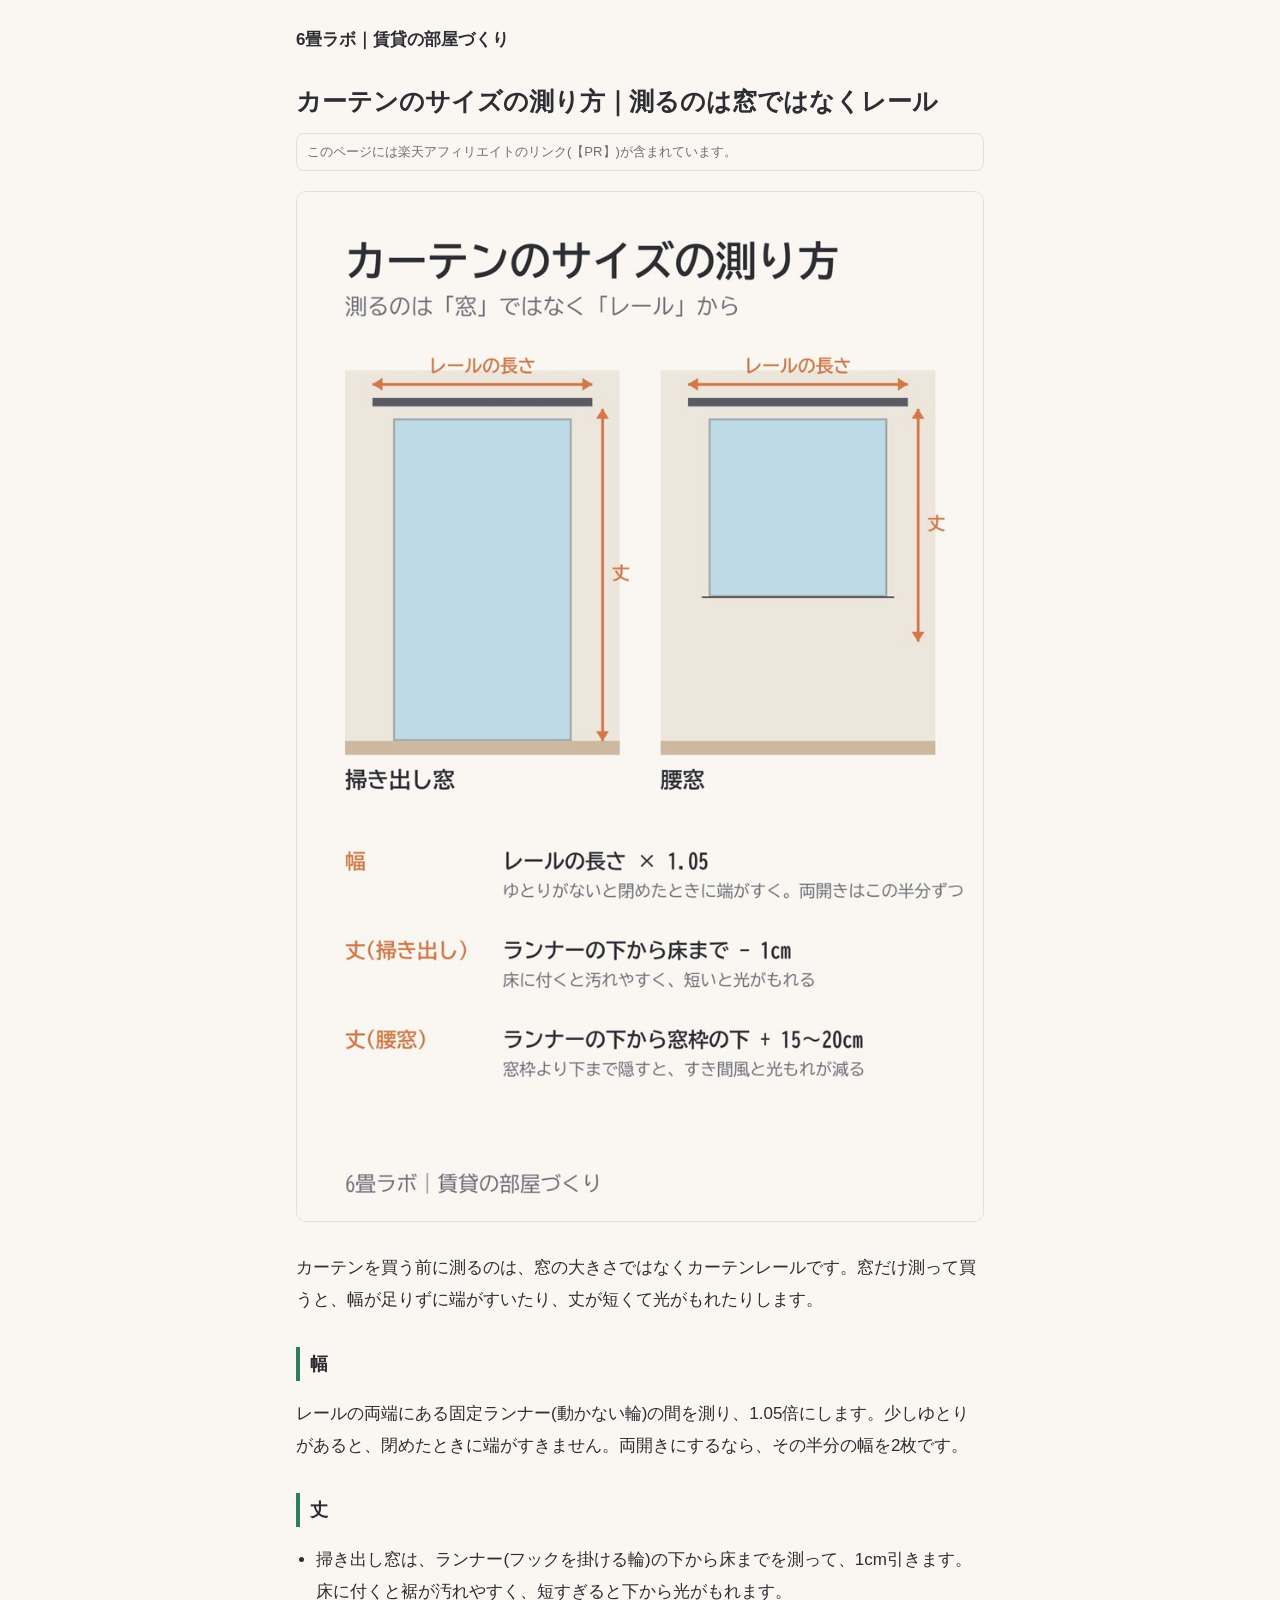
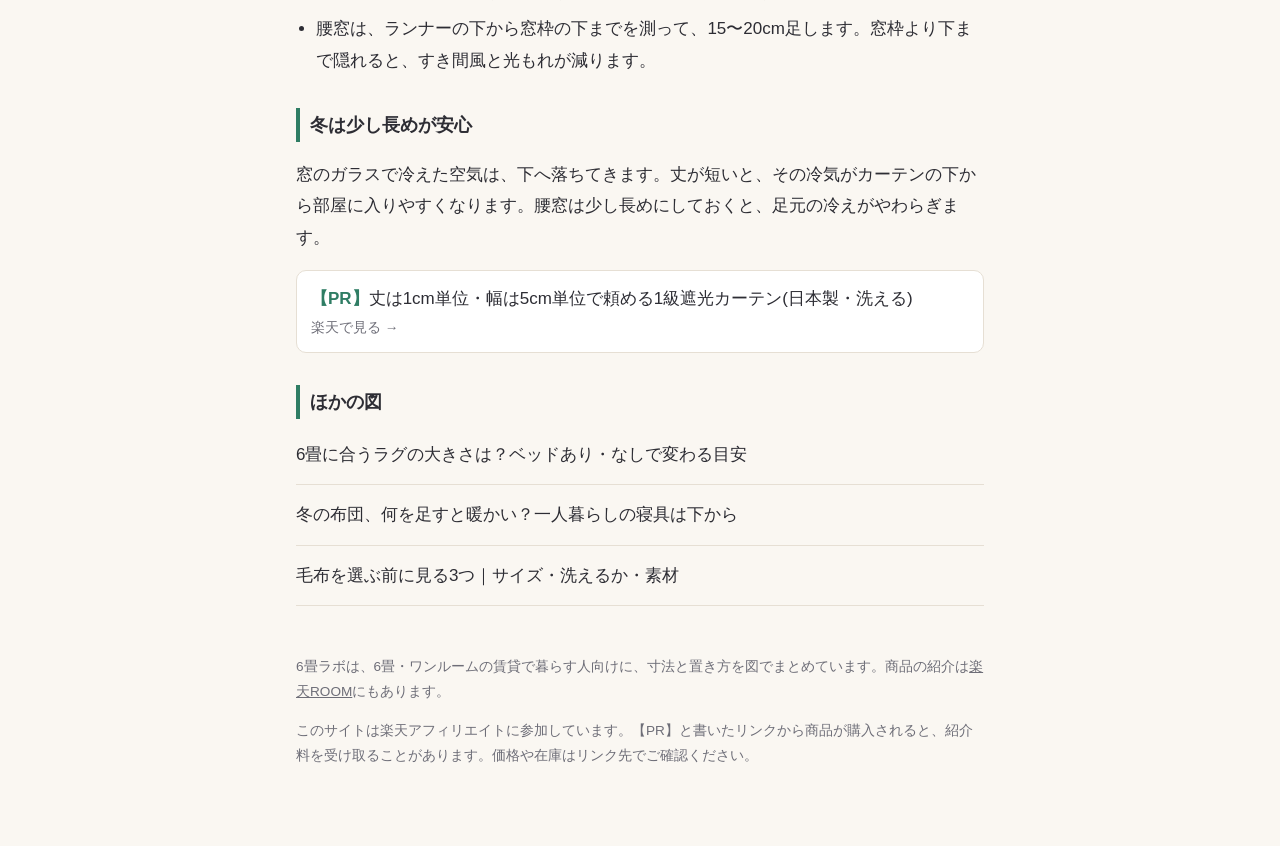
==== docs/curtain-size.html @ 34caf89b "6畳ラボのサイトを公開 (7ページ) Co-Authored-By: Claude Opus 5.5 <noreply@anthropic.com>" ====
<!doctype html><html lang="ja"><head><meta charset="utf-8"><meta name="viewport" content="width=device-width,initial-scale=1">
<title>カーテンのサイズの測り方｜測るのは窓ではなくレール</title><meta name="description" content="カーテンの幅はレールの長さ×1.05、丈は掃き出し窓ならランナーの下から床まで−1cm、腰窓なら窓枠の下+15〜20cm。冬の冷気を防ぐ測り方。"><link rel="canonical" href="https://kame6493-del.github.io/6jo-lab/curtain-size.html">
<meta property="og:title" content="カーテンのサイズの測り方｜測るのは窓ではなくレール"><meta property="og:description" content="カーテンの幅はレールの長さ×1.05、丈は掃き出し窓ならランナーの下から床まで−1cm、腰窓なら窓枠の下+15〜20cm。冬の冷気を防ぐ測り方。"><meta property="og:type" content="article"><meta property="og:url" content="https://kame6493-del.github.io/6jo-lab/curtain-size.html"><meta property="og:image" content="https://kame6493-del.github.io/6jo-lab/img/curtain-size.jpg">
<meta name="twitter:card" content="summary_large_image"><link rel="stylesheet" href="style.css"></head><body><div class="wrap">
<header><a href="./">6畳ラボ｜賃貸の部屋づくり</a></header>
<h1>カーテンのサイズの測り方｜測るのは窓ではなくレール</h1>
<p class="pr-note">このページには楽天アフィリエイトのリンク(【PR】)が含まれています。</p>
<figure><img src="img/curtain-size.jpg" alt="カーテンのサイズの測り方｜測るのは窓ではなくレールの図" width="800" height="1200" loading="eager"></figure>
<p>カーテンを買う前に測るのは、窓の大きさではなくカーテンレールです。窓だけ測って買うと、幅が足りずに端がすいたり、丈が短くて光がもれたりします。</p>
<h2>幅</h2>
<p>レールの両端にある固定ランナー(動かない輪)の間を測り、1.05倍にします。少しゆとりがあると、閉めたときに端がすきません。両開きにするなら、その半分の幅を2枚です。</p>
<h2>丈</h2>
<ul><li>掃き出し窓は、ランナー(フックを掛ける輪)の下から床までを測って、1cm引きます。床に付くと裾が汚れやすく、短すぎると下から光がもれます。</li><li>腰窓は、ランナーの下から窓枠の下までを測って、15〜20cm足します。窓枠より下まで隠れると、すき間風と光もれが減ります。</li></ul>
<h2>冬は少し長めが安心</h2>
<p>窓のガラスで冷えた空気は、下へ落ちてきます。丈が短いと、その冷気がカーテンの下から部屋に入りやすくなります。腰窓は少し長めにしておくと、足元の冷えがやわらぎます。</p>
<a class="pr" href="https://a.r10.to/hPsggJ" rel="sponsored noopener" target="_blank"><b>【PR】</b>丈は1cm単位・幅は5cm単位で頼める1級遮光カーテン(日本製・洗える)<span>楽天で見る →</span></a>
<h2>ほかの図</h2><div class="list"><a href="rug-size.html">6畳に合うラグの大きさは？ベッドあり・なしで変わる目安</a><a href="winter-futon.html">冬の布団、何を足すと暖かい？一人暮らしの寝具は下から</a><a href="moufu.html">毛布を選ぶ前に見る3つ｜サイズ・洗えるか・素材</a></div>
<footer><p>6畳ラボは、6畳・ワンルームの賃貸で暮らす人向けに、寸法と置き方を図でまとめています。商品の紹介は<a href="https://room.rakuten.co.jp/room_1c124220fb/items">楽天ROOM</a>にもあります。</p>
<p>このサイトは楽天アフィリエイトに参加しています。【PR】と書いたリンクから商品が購入されると、紹介料を受け取ることがあります。価格や在庫はリンク先でご確認ください。</p></footer></div></body></html>
---- docs/style.css ----
:root{--bg:#faf7f2;--ink:#2d2d34;--sub:#6e6e78;--acc:#2f7d64;--card:#fff;--line:#e6dfd4}
@media (prefers-color-scheme:dark){:root{--bg:#1d1d20;--ink:#ecebe8;--sub:#a9a8b0;--acc:#6cc4a4;--card:#26262a;--line:#3a3a40}}
*{box-sizing:border-box}body{margin:0;background:var(--bg);color:var(--ink);font-family:"BIZ UDPGothic","Hiragino Sans","Noto Sans JP",sans-serif;line-height:1.85;font-size:17px}
.wrap{max-width:720px;margin:0 auto;padding:24px 16px 64px}header a{color:var(--ink);text-decoration:none;font-weight:700}
h1{font-size:1.55rem;line-height:1.5;margin:28px 0 8px}h2{font-size:1.15rem;margin:32px 0 6px;border-left:4px solid var(--acc);padding-left:10px}
.pr-note{font-size:.82rem;color:var(--sub);border:1px solid var(--line);border-radius:8px;padding:6px 10px;margin:12px 0}
figure{margin:20px 0}figure img{width:100%;height:auto;border-radius:10px;border:1px solid var(--line)}
.pr{display:block;background:var(--card);border:1px solid var(--line);border-radius:10px;padding:12px 14px;margin:14px 0;color:var(--ink);text-decoration:none}
.pr b{color:var(--acc)}.pr span{display:block;font-size:.85rem;color:var(--sub)}
ul{padding-left:1.2em}li{margin:6px 0}.list a{display:block;padding:14px 0;border-bottom:1px solid var(--line);color:var(--ink);text-decoration:none}
.list small{display:block;color:var(--sub)}footer{margin-top:48px;font-size:.85rem;color:var(--sub)}footer a{color:var(--sub)}
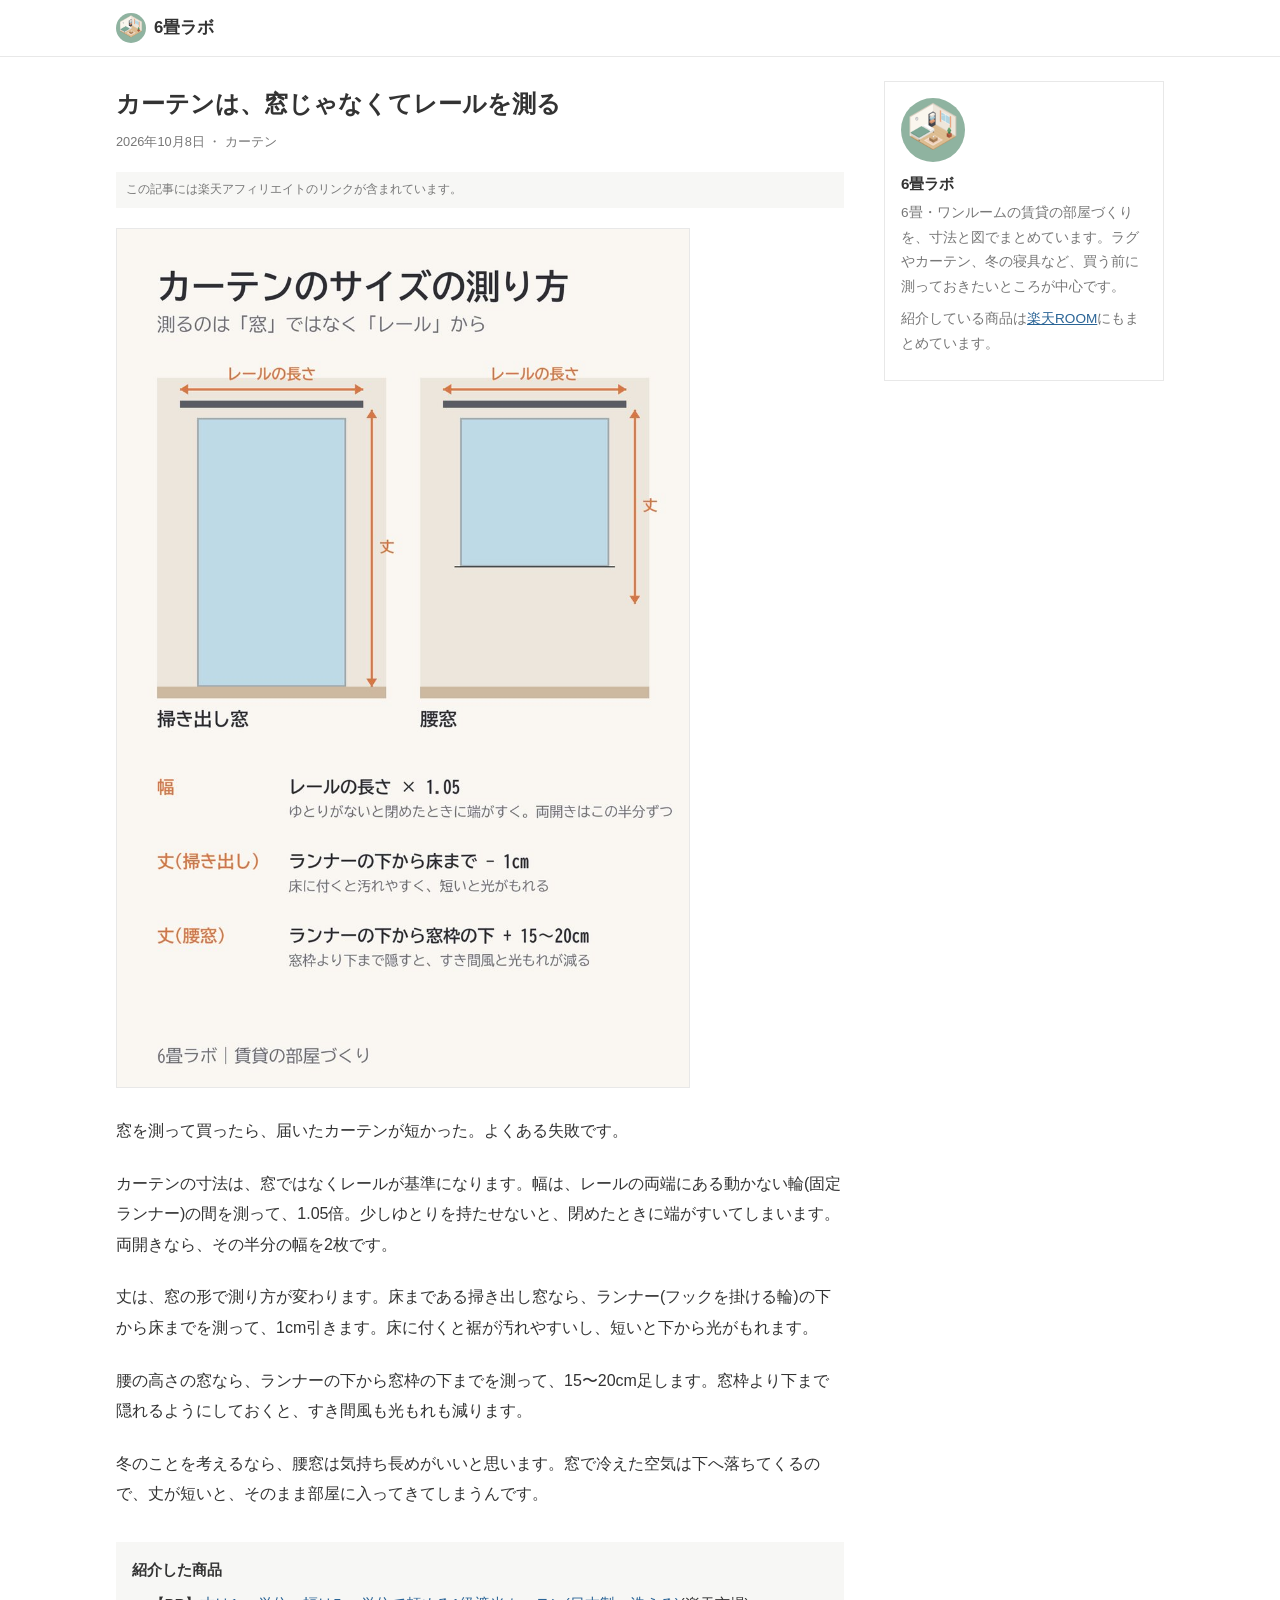
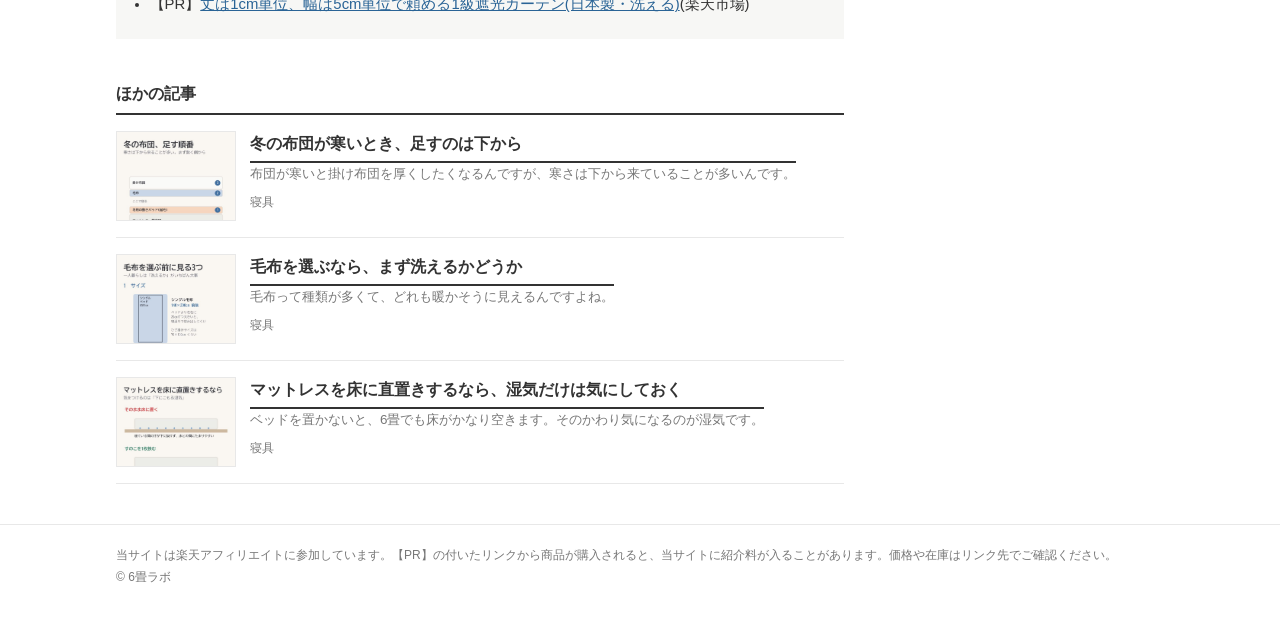
==== commit f14c4f96: "文章とデザインを作り直し(語り口・標準フォント・ブログ型の2列) Co-Authored-By: Claude Opus 5.5 <noreply@anthropic.com>" ====
--- a/docs/curtain-size.html
+++ b/docs/curtain-size.html
@@ -1,19 +1,18 @@
-<!doctype html><html lang="ja"><head><meta charset="utf-8"><meta name="viewport" content="width=device-width,initial-scale=1">
-<title>カーテンのサイズの測り方｜測るのは窓ではなくレール</title><meta name="description" content="カーテンの幅はレールの長さ×1.05、丈は掃き出し窓ならランナーの下から床まで−1cm、腰窓なら窓枠の下+15〜20cm。冬の冷気を防ぐ測り方。"><link rel="canonical" href="https://kame6493-del.github.io/6jo-lab/curtain-size.html">
-<meta property="og:title" content="カーテンのサイズの測り方｜測るのは窓ではなくレール"><meta property="og:description" content="カーテンの幅はレールの長さ×1.05、丈は掃き出し窓ならランナーの下から床まで−1cm、腰窓なら窓枠の下+15〜20cm。冬の冷気を防ぐ測り方。"><meta property="og:type" content="article"><meta property="og:url" content="https://kame6493-del.github.io/6jo-lab/curtain-size.html"><meta property="og:image" content="https://kame6493-del.github.io/6jo-lab/img/curtain-size.jpg">
-<meta name="twitter:card" content="summary_large_image"><link rel="stylesheet" href="style.css"></head><body><div class="wrap">
-<header><a href="./">6畳ラボ｜賃貸の部屋づくり</a></header>
-<h1>カーテンのサイズの測り方｜測るのは窓ではなくレール</h1>
-<p class="pr-note">このページには楽天アフィリエイトのリンク(【PR】)が含まれています。</p>
-<figure><img src="img/curtain-size.jpg" alt="カーテンのサイズの測り方｜測るのは窓ではなくレールの図" width="800" height="1200" loading="eager"></figure>
-<p>カーテンを買う前に測るのは、窓の大きさではなくカーテンレールです。窓だけ測って買うと、幅が足りずに端がすいたり、丈が短くて光がもれたりします。</p>
-<h2>幅</h2>
-<p>レールの両端にある固定ランナー(動かない輪)の間を測り、1.05倍にします。少しゆとりがあると、閉めたときに端がすきません。両開きにするなら、その半分の幅を2枚です。</p>
-<h2>丈</h2>
-<ul><li>掃き出し窓は、ランナー(フックを掛ける輪)の下から床までを測って、1cm引きます。床に付くと裾が汚れやすく、短すぎると下から光がもれます。</li><li>腰窓は、ランナーの下から窓枠の下までを測って、15〜20cm足します。窓枠より下まで隠れると、すき間風と光もれが減ります。</li></ul>
-<h2>冬は少し長めが安心</h2>
-<p>窓のガラスで冷えた空気は、下へ落ちてきます。丈が短いと、その冷気がカーテンの下から部屋に入りやすくなります。腰窓は少し長めにしておくと、足元の冷えがやわらぎます。</p>
-<a class="pr" href="https://a.r10.to/hPsggJ" rel="sponsored noopener" target="_blank"><b>【PR】</b>丈は1cm単位・幅は5cm単位で頼める1級遮光カーテン(日本製・洗える)<span>楽天で見る →</span></a>
-<h2>ほかの図</h2><div class="list"><a href="rug-size.html">6畳に合うラグの大きさは？ベッドあり・なしで変わる目安</a><a href="winter-futon.html">冬の布団、何を足すと暖かい？一人暮らしの寝具は下から</a><a href="moufu.html">毛布を選ぶ前に見る3つ｜サイズ・洗えるか・素材</a></div>
-<footer><p>6畳ラボは、6畳・ワンルームの賃貸で暮らす人向けに、寸法と置き方を図でまとめています。商品の紹介は<a href="https://room.rakuten.co.jp/room_1c124220fb/items">楽天ROOM</a>にもあります。</p>
-<p>このサイトは楽天アフィリエイトに参加しています。【PR】と書いたリンクから商品が購入されると、紹介料を受け取ることがあります。価格や在庫はリンク先でご確認ください。</p></footer></div></body></html>+<!doctype html>
+<html lang="ja"><head><meta charset="utf-8"><meta name="viewport" content="width=device-width,initial-scale=1">
+<title>カーテンは、窓じゃなくてレールを測る - 6畳ラボ</title><meta name="description" content="カーテンの幅はレールの固定ランナーの間×1.05、丈は掃き出し窓ならランナーの下から床まで−1cm、腰窓なら窓枠の下+15〜20cm。"><link rel="canonical" href="https://kame6493-del.github.io/6jo-lab/curtain-size.html">
+<meta property="og:site_name" content="6畳ラボ"><meta property="og:title" content="カーテンは、窓じゃなくてレールを測る - 6畳ラボ"><meta property="og:description" content="カーテンの幅はレールの固定ランナーの間×1.05、丈は掃き出し窓ならランナーの下から床まで−1cm、腰窓なら窓枠の下+15〜20cm。"><meta property="og:type" content="article"><meta property="og:url" content="https://kame6493-del.github.io/6jo-lab/curtain-size.html"><meta property="og:image" content="https://kame6493-del.github.io/6jo-lab/img/curtain-size.jpg">
+<meta name="twitter:card" content="summary_large_image"><link rel="icon" href="img/icon.png"><link rel="stylesheet" href="style.css"></head>
+<body><div class="site"><div class="in"><a href="./"><img src="img/icon.png" alt="">6畳ラボ</a></div></div>
+<div class="wrap"><main><article>
+<h1>カーテンは、窓じゃなくてレールを測る</h1>
+<p class="meta">2026年10月8日 ・ カーテン</p>
+<p class="pr-note">この記事には楽天アフィリエイトのリンクが含まれています。</p>
+<figure><img src="img/curtain-size.jpg" alt="カーテンは、窓じゃなくてレールを測る" width="900" height="1350"></figure>
+<p>窓を測って買ったら、届いたカーテンが短かった。よくある失敗です。</p><p>カーテンの寸法は、窓ではなくレールが基準になります。幅は、レールの両端にある動かない輪(固定ランナー)の間を測って、1.05倍。少しゆとりを持たせないと、閉めたときに端がすいてしまいます。両開きなら、その半分の幅を2枚です。</p><p>丈は、窓の形で測り方が変わります。床まである掃き出し窓なら、ランナー(フックを掛ける輪)の下から床までを測って、1cm引きます。床に付くと裾が汚れやすいし、短いと下から光がもれます。</p><p>腰の高さの窓なら、ランナーの下から窓枠の下までを測って、15〜20cm足します。窓枠より下まで隠れるようにしておくと、すき間風も光もれも減ります。</p><p>冬のことを考えるなら、腰窓は気持ち長めがいいと思います。窓で冷えた空気は下へ落ちてくるので、丈が短いと、そのまま部屋に入ってきてしまうんです。</p>
+<div class="items"><h2>紹介した商品</h2><ul><li>【PR】<a href="https://a.r10.to/hPsggJ" rel="sponsored noopener" target="_blank">丈は1cm単位、幅は5cm単位で頼める1級遮光カーテン(日本製・洗える)</a>(楽天市場)</li></ul></div>
+</article>
+<section class="related"><h2>ほかの記事</h2><div class="list"><a href="winter-futon.html"><img src="img/winter-futon-thumb.jpg" alt="" loading="lazy" width="120" height="90"><div><h2>冬の布団が寒いとき、足すのは下から</h2><p>布団が寒いと掛け布団を厚くしたくなるんですが、寒さは下から来ていることが多いんです。</p><small>寝具</small></div></a><a href="moufu.html"><img src="img/moufu-thumb.jpg" alt="" loading="lazy" width="120" height="90"><div><h2>毛布を選ぶなら、まず洗えるかどうか</h2><p>毛布って種類が多くて、どれも暖かそうに見えるんですよね。</p><small>寝具</small></div></a><a href="mattress.html"><img src="img/mattress-thumb.jpg" alt="" loading="lazy" width="120" height="90"><div><h2>マットレスを床に直置きするなら、湿気だけは気にしておく</h2><p>ベッドを置かないと、6畳でも床がかなり空きます。そのかわり気になるのが湿気です。</p><small>寝具</small></div></a></div></section></main>
+<aside><div class="box"><img src="img/icon.png" alt=""><b>6畳ラボ</b><p>6畳・ワンルームの賃貸の部屋づくりを、寸法と図でまとめています。ラグやカーテン、冬の寝具など、買う前に測っておきたいところが中心です。</p><p>紹介している商品は<a href="https://room.rakuten.co.jp/room_1c124220fb/items">楽天ROOM</a>にもまとめています。</p></div></aside></div>
+<footer><div class="in">当サイトは楽天アフィリエイトに参加しています。【PR】の付いたリンクから商品が購入されると、当サイトに紹介料が入ることがあります。価格や在庫はリンク先でご確認ください。<br>© 6畳ラボ</div></footer>
+</body></html>
--- a/docs/style.css
+++ b/docs/style.css
@@ -1,11 +1,38 @@
-:root{--bg:#faf7f2;--ink:#2d2d34;--sub:#6e6e78;--acc:#2f7d64;--card:#fff;--line:#e6dfd4}
-@media (prefers-color-scheme:dark){:root{--bg:#1d1d20;--ink:#ecebe8;--sub:#a9a8b0;--acc:#6cc4a4;--card:#26262a;--line:#3a3a40}}
-*{box-sizing:border-box}body{margin:0;background:var(--bg);color:var(--ink);font-family:"BIZ UDPGothic","Hiragino Sans","Noto Sans JP",sans-serif;line-height:1.85;font-size:17px}
-.wrap{max-width:720px;margin:0 auto;padding:24px 16px 64px}header a{color:var(--ink);text-decoration:none;font-weight:700}
-h1{font-size:1.55rem;line-height:1.5;margin:28px 0 8px}h2{font-size:1.15rem;margin:32px 0 6px;border-left:4px solid var(--acc);padding-left:10px}
-.pr-note{font-size:.82rem;color:var(--sub);border:1px solid var(--line);border-radius:8px;padding:6px 10px;margin:12px 0}
-figure{margin:20px 0}figure img{width:100%;height:auto;border-radius:10px;border:1px solid var(--line)}
-.pr{display:block;background:var(--card);border:1px solid var(--line);border-radius:10px;padding:12px 14px;margin:14px 0;color:var(--ink);text-decoration:none}
-.pr b{color:var(--acc)}.pr span{display:block;font-size:.85rem;color:var(--sub)}
-ul{padding-left:1.2em}li{margin:6px 0}.list a{display:block;padding:14px 0;border-bottom:1px solid var(--line);color:var(--ink);text-decoration:none}
-.list small{display:block;color:var(--sub)}footer{margin-top:48px;font-size:.85rem;color:var(--sub)}footer a{color:var(--sub)}+:root{--bg:#fff;--ink:#333;--sub:#777;--line:#e8e8e8;--soft:#f7f7f5;--link:#2a6496;--acc:#3e6b57}
+@media (prefers-color-scheme:dark){:root{--bg:#1b1b1b;--ink:#ddd;--sub:#999;--line:#333;--soft:#242424;--link:#8ab4d8;--acc:#86b79f}}
+*{box-sizing:border-box}html{-webkit-text-size-adjust:100%}
+body{margin:0;background:var(--bg);color:var(--ink);font-family:-apple-system,BlinkMacSystemFont,"Hiragino Kaku Gothic ProN","Hiragino Sans",Meiryo,"Yu Gothic",sans-serif;font-size:16px;line-height:1.9;overflow-wrap:anywhere}
+a{color:var(--link)}img{display:block;max-width:100%;height:auto}
+.site{border-bottom:1px solid var(--line)}
+.site .in{max-width:1080px;margin:0 auto;padding:12px 16px;display:flex;align-items:center;gap:10px}
+.site a{display:flex;align-items:center;gap:8px;text-decoration:none;color:var(--ink);font-weight:bold;font-size:1.05rem}
+.site img{width:30px;height:30px;border-radius:50%}
+.wrap{max-width:1080px;margin:0 auto;padding:0 16px;display:grid;grid-template-columns:minmax(0,1fr);gap:40px}
+@media (min-width:900px){.wrap{grid-template-columns:minmax(0,1fr) 280px}}
+main{min-width:0;padding:24px 0 40px}
+.intro{font-size:.92rem;color:var(--sub);margin:4px 0 20px}
+.list a{display:flex;gap:14px;padding:16px 0;border-bottom:1px solid var(--line);text-decoration:none;color:var(--ink)}
+.list img{width:120px;height:90px;object-fit:cover;object-position:top;border:1px solid var(--line);flex:none}
+.list h2{font-size:1.02rem;line-height:1.6;margin:0 0 4px}
+.list p{font-size:.84rem;color:var(--sub);line-height:1.7;margin:0}
+.list small{font-size:.75rem;color:var(--sub)}
+article h1{font-size:1.5rem;line-height:1.55;margin:4px 0 8px}
+.meta{font-size:.8rem;color:var(--sub);margin:0 0 18px}
+.pr-note{font-size:.78rem;color:var(--sub);background:var(--soft);padding:6px 10px;margin:0 0 20px}
+article figure{margin:0 0 28px}
+article figure img{border:1px solid var(--line);max-height:860px;width:auto}
+article p{margin:0 0 1.4em}
+.items{margin:32px 0 0;background:var(--soft);padding:14px 16px}
+.items h2{font-size:.95rem;margin:0 0 6px}
+.items li{margin:6px 0;font-size:.93rem}
+.items ul{margin:0;padding-left:1.1em}
+.related{margin-top:40px}
+.related h2{font-size:1rem;border-bottom:2px solid var(--ink);padding-bottom:4px;margin:0}
+aside{padding:24px 0 40px}
+.box{border:1px solid var(--line);padding:16px;font-size:.85rem;line-height:1.8}
+.box img{width:64px;height:64px;border-radius:50%;margin:0 0 8px}
+.box b{display:block;font-size:.95rem;margin-bottom:4px}
+.box p{margin:0 0 8px;color:var(--sub)}
+footer{border-top:1px solid var(--line);font-size:.75rem;color:var(--sub)}
+footer .in{max-width:1080px;margin:0 auto;padding:20px 16px 32px;line-height:1.8}
+footer a{color:var(--sub)}
